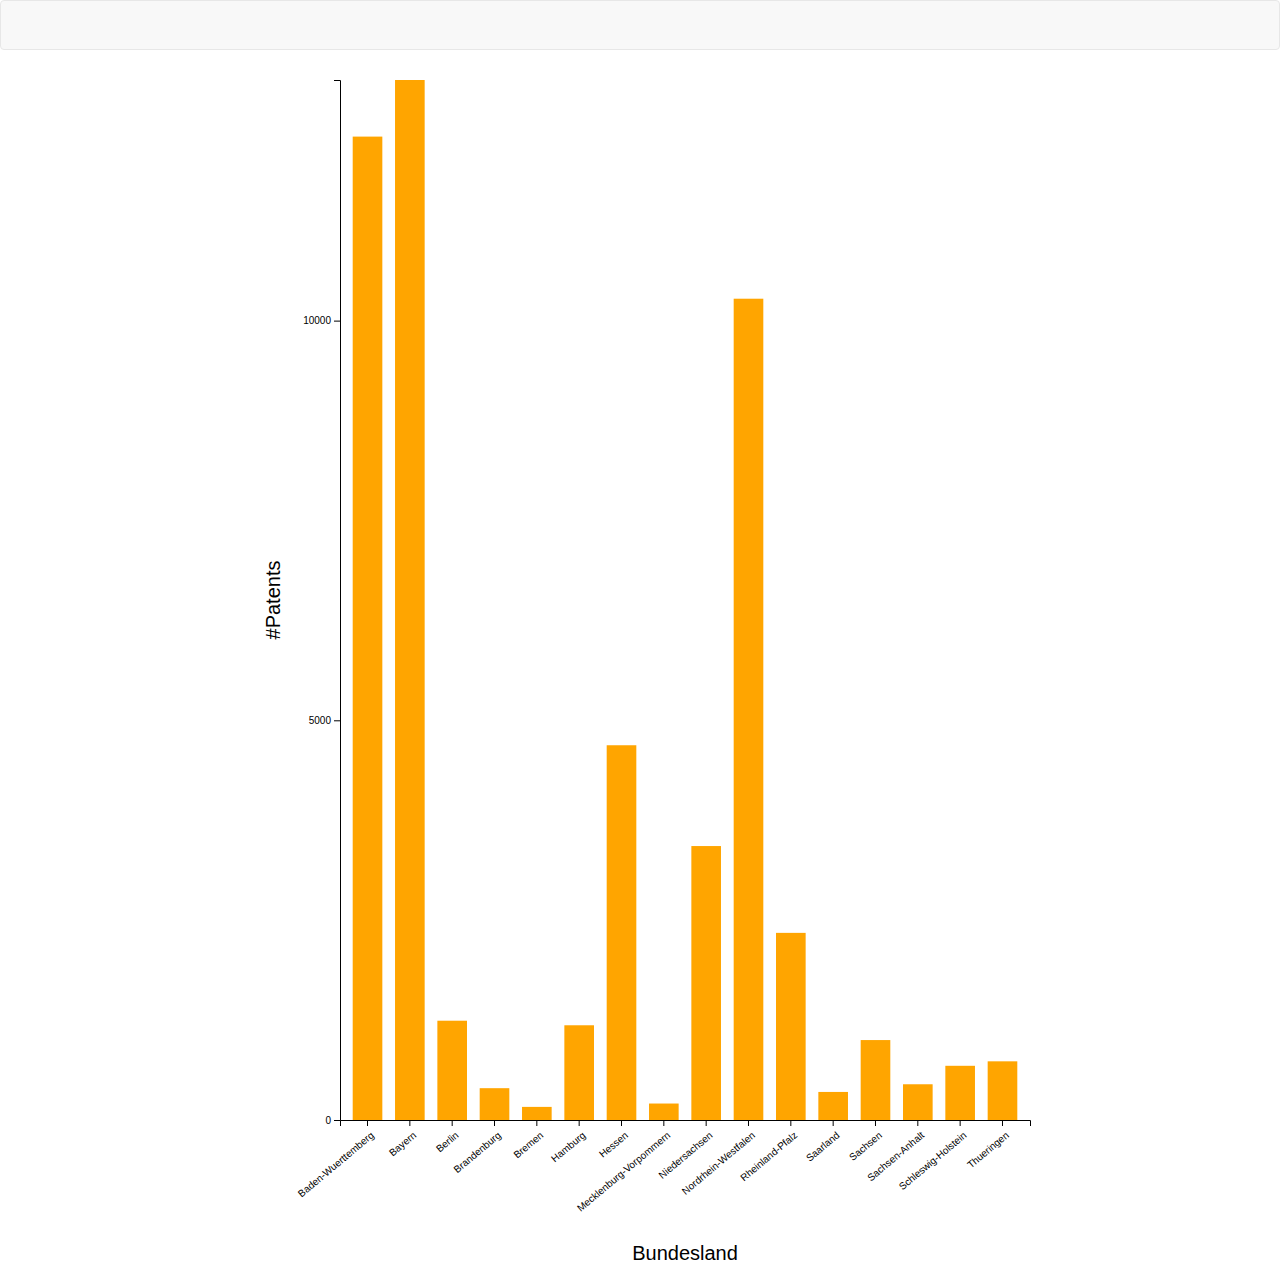
==== index.html @ a9b37581 "first commit" ====
<!doctype html>
<html>
<head>
    <meta charset="utf-8">
    <meta name="description" content="">

    <title>3.11 - Making a bar chart</title>

    <!-- Bootstrap Core CSS -->
    <link rel="stylesheet" href="css/bootstrap.min.css">
    <!-- Custom CSS -->
    <link rel="stylesheet" href="css/style.css">
</head>

<body>

    <nav class="navbar navbar-default"></nav>

    <!-- Bootstrap grid setup -->
    <div class="container">
        <div class="row">
            <div id="chart-area"></div>
        </div>
    </div>

    <!-- External JS Libraries -->
    <script src="js/jquery.min.js"></script>
    <script src="js/bootstrap.min.js"></script>
    <script src="js/d3.min.js"></script>
    <!-- Custom JS -->
    <script src="js/main.js"></script>

</body>
</html>
---- css/style.css ----
#chart-area svg {
    margin-left: auto;
    margin-right: auto;
    display: block;
}
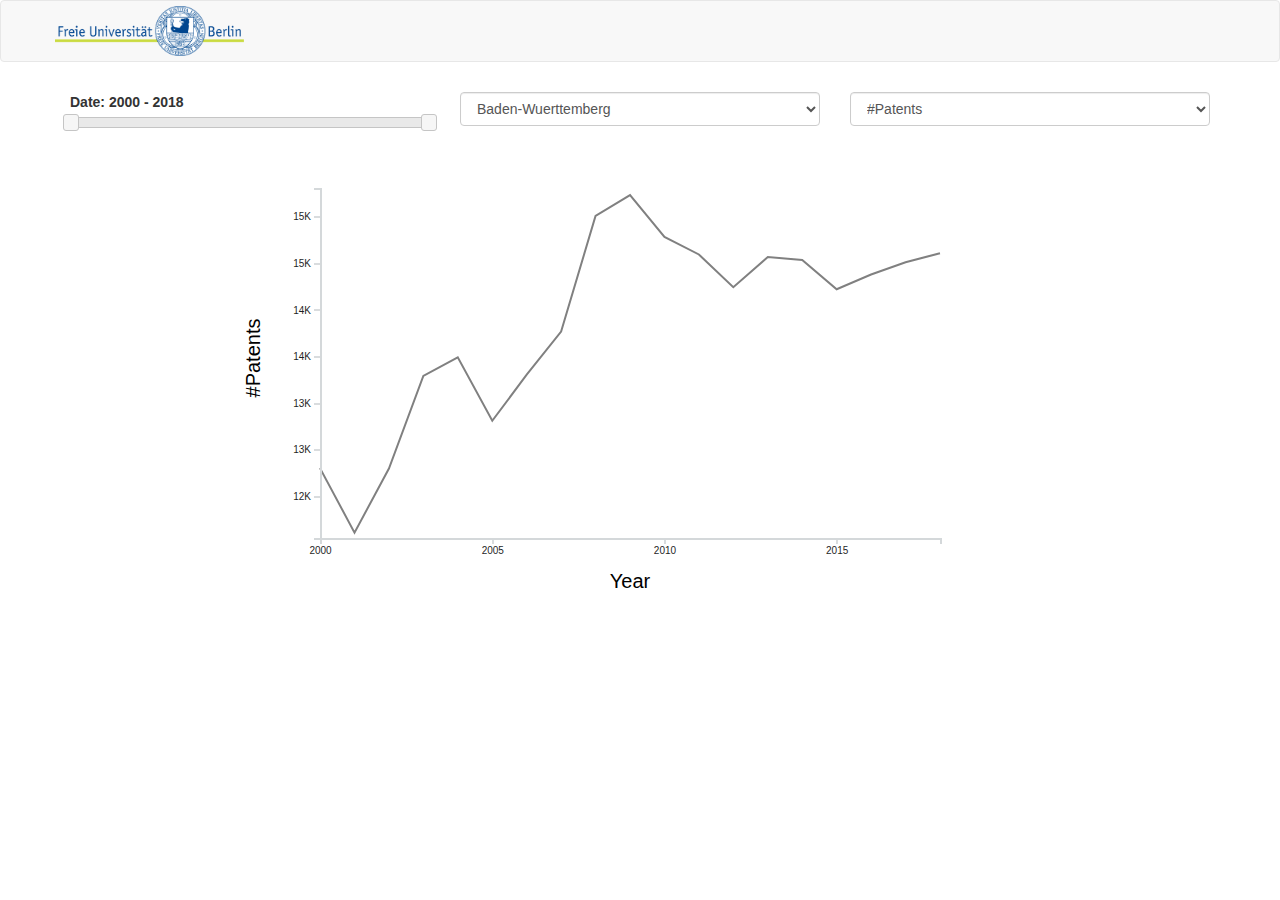
==== commit e218c639: "fu logo updated" ====
--- a/index.html
+++ b/index.html
@@ -1,36 +1,77 @@
 <!doctype html>
 <html>
-<head>
-    <meta charset="utf-8">
-    <meta name="description" content="">
+    <head>
+        <meta charset="utf-8">
+        <meta name="description" content="">
+        <title>CoinStats</title>
+        <!-- Bootstrap Core CSS -->
+        <link rel="stylesheet" href="css/bootstrap.min.css">
+        <!-- jQuery UI CSS -->
+        <link rel="stylesheet" href="css/jquery-ui.min.css">
+        <link rel="stylesheet" href="css/jquery-ui.structure.min.css">
+        <link rel="stylesheet" href="css/jquery-ui.theme.min.css">
+        <!-- Custom CSS -->
+        <link rel="stylesheet" href="css/style.css">
+    </head>
 
-    <title>3.11 - Making a bar chart</title>
+    <body>
+        <nav class="navbar navbar-default">
+            <div class="container">
+                <a class="navbar-brand" href="#"><img id="logo" src="img/2000px-Fub-logo.png"></a>      
+            </div>
+        </nav>
 
-    <!-- Bootstrap Core CSS -->
-    <link rel="stylesheet" href="css/bootstrap.min.css">
-    <!-- Custom CSS -->
-    <link rel="stylesheet" href="css/style.css">
-</head>
+        <!-- Bootstrap grid setup -->
+        <div class="container">
+            <div id="selections" class="row">
+                <div class="col-md-4">
+                    <div id="slider-div">
+                        <label>Date: <span id="dateLabel1">2000</span> - <span id="dateLabel2">2018</span></label>
+                        <div id="date-slider"></div>
+                    </div>
+                </div>
+                <div class="col-md-4">
+                    <select id="coin-select" class="form-control">
+                        <option selected value="Baden-Wuerttemberg">Baden-Wuerttemberg</option>
+                        <option value="Bayern">Bayern</option>
+						<option value="Berlin">Berlin</option>
+						<option value="Brandenburg">Brandenburg</option>
+						<option value="Bremen">Bremen</option>
+						<option value="Hamburg">Hamburg</option>
+						<option value="Hessen">Hessen</option>
+						<option value="Mecklenburg-Vorpommern">Mecklenburg-Vorpommern</option>
+						<option value="Niedersachsen">Niedersachsen</option>
+						<option value="Nordrhein-Westfalen">Nordrhein-Westfalen</option>
+						<option value="Rheinland-Pfalz">Rheinland-Pfalz</option>
+						<option value="Saarland">Saarland</option>
+						<option value="Sachsen">Sachsen</option>
+						<option value="Sachsen-Anhalt">Sachsen-Anhalt</option>
+						<option value="Schleswig-Holstein">Schleswig-Holstein</option>
+						<option value="Thueringen">Thueringen</option>
+                    </select>
+                </div>
+                <div class="col-md-4">
+                    <select id="var-select" class="form-control">
+                        <option selected value="patents">#Patents</option>
+                        <!--<option value="market_cap">Market capitalization</option>
+                        <option value="24h_vol">24 hour trading volume</option>-->
+                    </select>
+                </div>
+            </div>
+            <div class="row">
+                <div id="chart-area"></div>  
+            </div>
+        </div>
 
-<body>
-
-    <nav class="navbar navbar-default"></nav>
-
-    <!-- Bootstrap grid setup -->
-    <div class="container">
-        <div class="row">
-            <div id="chart-area"></div>
-        </div>
-    </div>
-
-    <!-- External JS Libraries -->
+    <!-- External JS libraries -->
     <script src="js/jquery.min.js"></script>
     <script src="js/bootstrap.min.js"></script>
+    <script src="js/jquery-ui.min.js"></script>
     <script src="js/d3.min.js"></script>
     <!-- Custom JS -->
     <script src="js/main.js"></script>
 
-</body>
+    </body>
 </html>
 
 
--- a/css/style.css
+++ b/css/style.css
@@ -1,5 +1,53 @@
 #chart-area svg {
-    margin-left: auto;
-    margin-right: auto;
-    display: block;
+  margin-left: auto;
+  margin-right: auto;
+  display: block;
 }
+
+#logo {
+  height:50px;
+}
+
+.navbar-brand {
+  height: 60px;
+  padding: 5px 0px;
+}
+
+.axis {
+  font: 10px sans-serif;
+}
+
+.axis path,
+.axis line {
+  fill: none;
+  stroke: #D4D8DA;
+  stroke-width: 2px;
+  shape-rendering: crispEdges;
+}
+
+.line {
+  fill: none;
+  stroke-width: 2px;
+}
+
+.overlay {
+  fill: none;
+  pointer-events: all;
+}
+
+.focus circle {
+  fill: #F1F3F3;
+  stroke: #777;
+  stroke-width: 3px;
+}
+  
+.hover-line {
+  stroke: #777;
+  stroke-width: 2px;
+  stroke-dasharray: 3,3;
+}
+
+#selections .col-md-4 {
+  padding-top: 10px;
+  padding-bottom: 10px;
+}
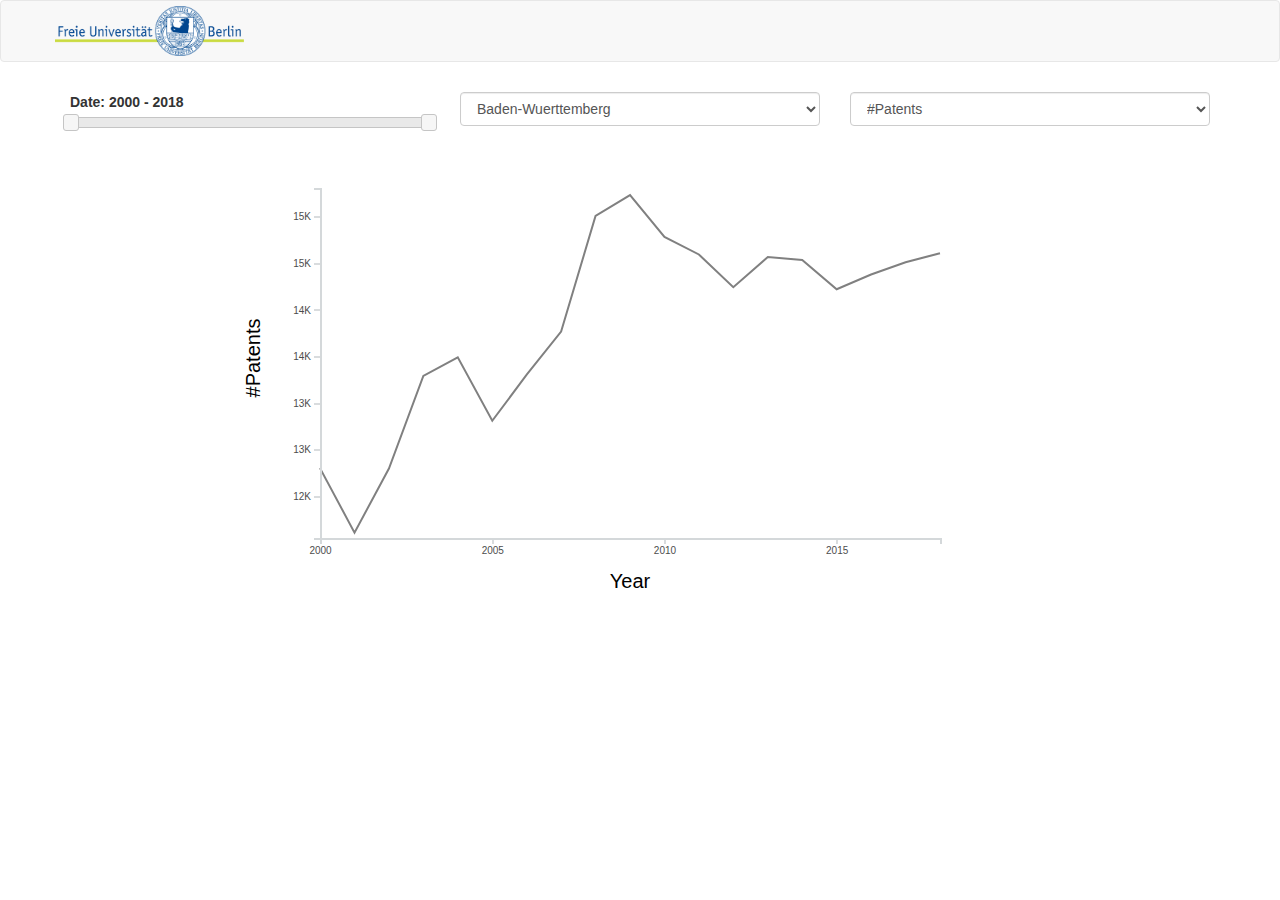
==== commit 773bcb6a: "add map and topics htmls and js" ====
--- a/index.html
+++ b/index.html
@@ -1,84 +1,81 @@
 <!doctype html>
 <html>
-    <head>
-        <meta charset="utf-8">
-        <meta name="description" content="">
-        <title>CoinStats</title>
-        <!-- Bootstrap Core CSS -->
-        <link rel="stylesheet" href="css/bootstrap.min.css">
-        <!-- jQuery UI CSS -->
-        <link rel="stylesheet" href="css/jquery-ui.min.css">
-        <link rel="stylesheet" href="css/jquery-ui.structure.min.css">
-        <link rel="stylesheet" href="css/jquery-ui.theme.min.css">
-        <!-- Custom CSS -->
-        <link rel="stylesheet" href="css/style.css">
-    </head>
 
-    <body>
-        <nav class="navbar navbar-default">
-            <div class="container">
-                <a class="navbar-brand" href="#"><img id="logo" src="img/2000px-Fub-logo.png"></a>      
-            </div>
-        </nav>
+<head>
+    <meta charset="utf-8">
+    <meta name="description" content="">
+    <title>CoinStats</title>
+    <!-- Bootstrap Core CSS -->
+    <link rel="stylesheet" href="css/bootstrap.min.css">
+    <!-- jQuery UI CSS -->
+    <link rel="stylesheet" href="css/jquery-ui.min.css">
+    <link rel="stylesheet" href="css/jquery-ui.structure.min.css">
+    <link rel="stylesheet" href="css/jquery-ui.theme.min.css">
+    <!-- Custom CSS -->
+    <link rel="stylesheet" href="css/style.css">
+    
+</head>
 
-        <!-- Bootstrap grid setup -->
+<body>
+    <nav class="navbar navbar-default">
         <div class="container">
-            <div id="selections" class="row">
-                <div class="col-md-4">
-                    <div id="slider-div">
-                        <label>Date: <span id="dateLabel1">2000</span> - <span id="dateLabel2">2018</span></label>
-                        <div id="date-slider"></div>
-                    </div>
-                </div>
-                <div class="col-md-4">
-                    <select id="coin-select" class="form-control">
-                        <option selected value="Baden-Wuerttemberg">Baden-Wuerttemberg</option>
-                        <option value="Bayern">Bayern</option>
-						<option value="Berlin">Berlin</option>
-						<option value="Brandenburg">Brandenburg</option>
-						<option value="Bremen">Bremen</option>
-						<option value="Hamburg">Hamburg</option>
-						<option value="Hessen">Hessen</option>
-						<option value="Mecklenburg-Vorpommern">Mecklenburg-Vorpommern</option>
-						<option value="Niedersachsen">Niedersachsen</option>
-						<option value="Nordrhein-Westfalen">Nordrhein-Westfalen</option>
-						<option value="Rheinland-Pfalz">Rheinland-Pfalz</option>
-						<option value="Saarland">Saarland</option>
-						<option value="Sachsen">Sachsen</option>
-						<option value="Sachsen-Anhalt">Sachsen-Anhalt</option>
-						<option value="Schleswig-Holstein">Schleswig-Holstein</option>
-						<option value="Thueringen">Thueringen</option>
-                    </select>
-                </div>
-                <div class="col-md-4">
-                    <select id="var-select" class="form-control">
-                        <option selected value="patents">#Patents</option>
-                        <!--<option value="market_cap">Market capitalization</option>
-                        <option value="24h_vol">24 hour trading volume</option>-->
-                    </select>
+            <a class="navbar-brand" href="#"><img id="logo" src="img/2000px-Fub-logo.png"></a>
+        </div>
+    </nav>
+
+    <!-- Bootstrap grid setup -->
+    <div class="container">
+        <div id="selections" class="row">
+            <div class="col-md-4">
+                <div id="slider-div">
+                    <label>Date: <span id="dateLabel1">2000</span> - <span id="dateLabel2">2018</span></label>
+                    <div id="date-slider"></div>
                 </div>
             </div>
-            <div class="row">
-                <div id="chart-area"></div>  
+            <div class="col-md-4">
+                <select id="coin-select" class="form-control">
+                    <option selected value="Baden-Wuerttemberg">Baden-Wuerttemberg</option>
+                    <option value="Bayern">Bayern</option>
+                    <option value="Berlin">Berlin</option>
+                    <option value="Brandenburg">Brandenburg</option>
+                    <option value="Bremen">Bremen</option>
+                    <option value="Hamburg">Hamburg</option>
+                    <option value="Hessen">Hessen</option>
+                    <option value="Mecklenburg-Vorpommern">Mecklenburg-Vorpommern</option>
+                    <option value="Niedersachsen">Niedersachsen</option>
+                    <option value="Nordrhein-Westfalen">Nordrhein-Westfalen</option>
+                    <option value="Rheinland-Pfalz">Rheinland-Pfalz</option>
+                    <option value="Saarland">Saarland</option>
+                    <option value="Sachsen">Sachsen</option>
+                    <option value="Sachsen-Anhalt">Sachsen-Anhalt</option>
+                    <option value="Schleswig-Holstein">Schleswig-Holstein</option>
+                    <option value="Thueringen">Thueringen</option>
+                </select>
+            </div>
+            <div class="col-md-4">
+                <select id="var-select" class="form-control">
+                    <option selected value="patents">#Patents</option>
+                    <!--<option value="market_cap">Market capitalization</option>
+                        <option value="24h_vol">24 hour trading volume</option>-->
+                </select>
             </div>
         </div>
+        <div class="row">
+            <div id="chart-area"></div>
+        </div>
+    </div>
+
+    <div id="topics-container">
+    </div>
 
     <!-- External JS libraries -->
     <script src="js/jquery.min.js"></script>
     <script src="js/bootstrap.min.js"></script>
     <script src="js/jquery-ui.min.js"></script>
-    <script src="js/d3.min.js"></script>
+    <script src="js/d3.js"></script>
     <!-- Custom JS -->
     <script src="js/main.js"></script>
+    <!-- <script src="js/topics.js"></script> -->
+</body>
 
-    </body>
 </html>
-
-
-
-
-
-
-
-
-
--- a/css/style.css
+++ b/css/style.css
@@ -51,3 +51,56 @@
   padding-top: 10px;
   padding-bottom: 10px;
 }
+
+div #wrapper {
+  margin: 0px auto;
+  width: 900px;
+  overflow: auto;
+}
+
+.circle:hover{
+  stroke: black;
+  stroke-width: 4px;
+}
+
+
+
+path:hover {
+	fill: #72716c
+}
+
+#tooltip {
+	position: absolute;
+	width: 200px;
+	height: auto;
+	padding: 10px;
+	background-color: #fff;
+	-webkit-border-radius: 10px;
+	-moz-border-radius: 10px;
+	border-radius: 10px;
+	-webkit-box-shadow: 4px 4px 10px rgba(0, 0, 0, .4);
+	-moz-box-shadow: 4px 4px 10px rgba(0, 0, 0, .4);
+	box-shadow: 4px 4px 10px rgba(0, 0, 0, .4);
+	pointer-events: none;
+	z-index: 3
+}
+
+#tooltip.hidden {
+	display: none
+}
+
+#tooltip p {
+	margin: 0;
+	font-family: sans-serif;
+	font-size: 16px;
+	line-height: 20px
+}
+
+.cells {
+  fill: #aaa;
+}
+
+.label {
+  text-anchor: start;
+  font: 24px sans-serif;
+}
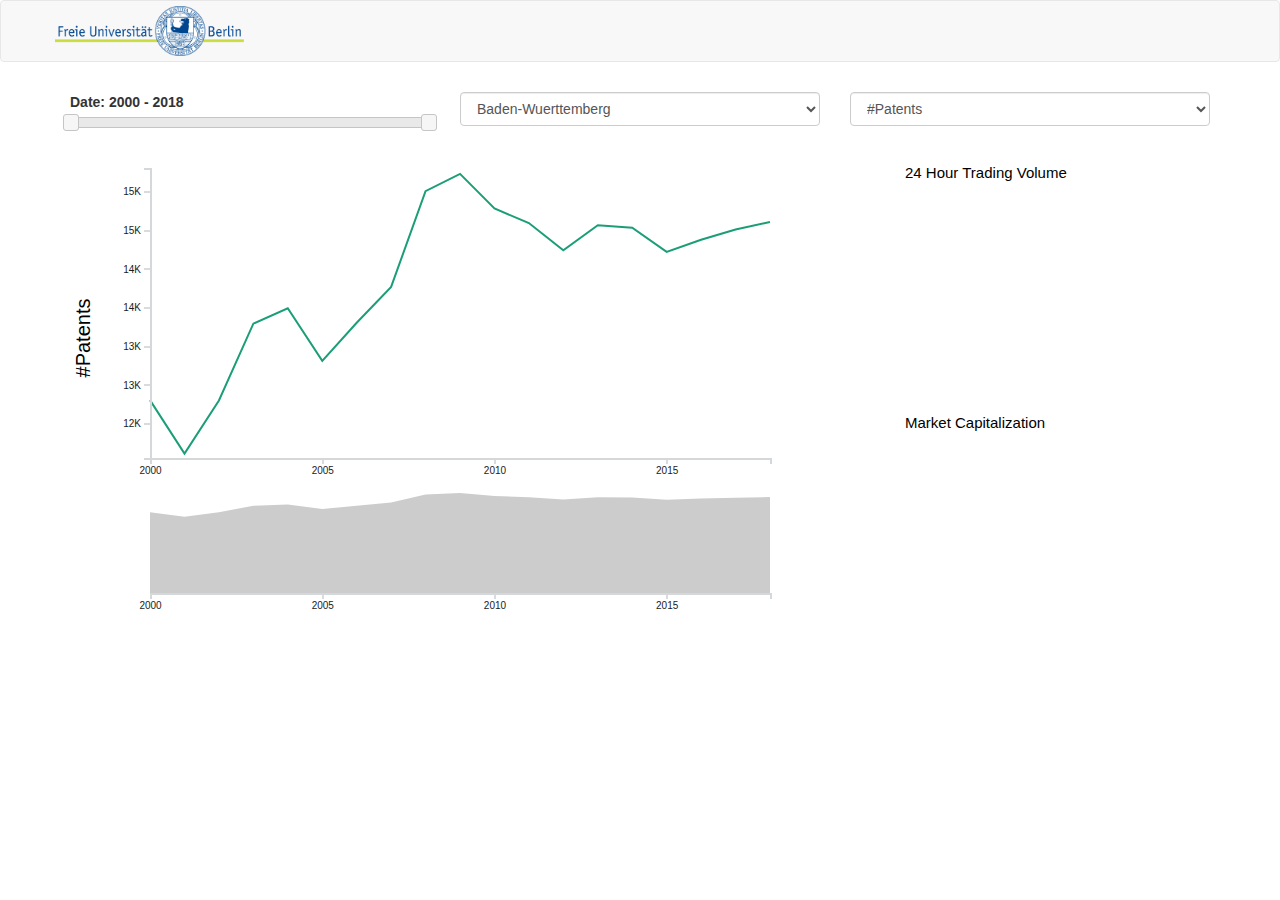
==== commit dd2e3d31: "map included" ====
--- a/index.html
+++ b/index.html
@@ -1,81 +1,96 @@
 <!doctype html>
 <html>
+    <head>
+        <meta charset="utf-8">
+        <meta name="description" content="">
+        <title>PatentStats</title>
+        <!-- Bootstrap Core CSS -->
+        <link rel="stylesheet" href="css/bootstrap.min.css">
+        <!-- jQuery UI CSS -->
+        <link rel="stylesheet" href="css/jquery-ui.min.css">
+        <link rel="stylesheet" href="css/jquery-ui.structure.min.css">
+        <link rel="stylesheet" href="css/jquery-ui.theme.min.css">
+        <!-- Custom CSS -->
+        <link rel="stylesheet" href="css/style.css">
+    </head>
 
-<head>
-    <meta charset="utf-8">
-    <meta name="description" content="">
-    <title>CoinStats</title>
-    <!-- Bootstrap Core CSS -->
-    <link rel="stylesheet" href="css/bootstrap.min.css">
-    <!-- jQuery UI CSS -->
-    <link rel="stylesheet" href="css/jquery-ui.min.css">
-    <link rel="stylesheet" href="css/jquery-ui.structure.min.css">
-    <link rel="stylesheet" href="css/jquery-ui.theme.min.css">
-    <!-- Custom CSS -->
-    <link rel="stylesheet" href="css/style.css">
-    
-</head>
-
-<body>
-    <nav class="navbar navbar-default">
-        <div class="container">
-            <a class="navbar-brand" href="#"><img id="logo" src="img/2000px-Fub-logo.png"></a>
-        </div>
-    </nav>
+    <body>
+        <nav class="navbar navbar-default">
+            <div class="container">
+                <a class="navbar-brand" href="#"><img id="logo" src="img/2000px-Fub-logo.png"></a>      
+            </div>
+        </nav>
 
     <!-- Bootstrap grid setup -->
     <div class="container">
-        <div id="selections" class="row">
-            <div class="col-md-4">
-                <div id="slider-div">
-                    <label>Date: <span id="dateLabel1">2000</span> - <span id="dateLabel2">2018</span></label>
-                    <div id="date-slider"></div>
+        <div class="row">
+            <div class="col-md-12">
+                <div id="selections" class="row">
+                    <div class="col-md-4">
+                        <div id="slider-div">
+                            <label>Date: <span id="dateLabel1">2000</span> - <span id="dateLabel2">2018</span></label>
+                            <div id="date-slider"></div>
+                        </div>
+                    </div>
+                    <div class="col-md-4">
+                        <select id="coin-select" class="form-control">
+							<option selected value="Baden-Wuerttemberg">Baden-Wuerttemberg</option>
+							<option value="Bayern">Bayern</option>
+							<option value="Berlin">Berlin</option>
+							<option value="Brandenburg">Brandenburg</option>
+							<option value="Bremen">Bremen</option>
+							<option value="Hamburg">Hamburg</option>
+							<option value="Hessen">Hessen</option>
+							<option value="Mecklenburg-Vorpommern">Mecklenburg-Vorpommern</option>
+							<option value="Niedersachsen">Niedersachsen</option>
+							<option value="Nordrhein-Westfalen">Nordrhein-Westfalen</option>
+							<option value="Rheinland-Pfalz">Rheinland-Pfalz</option>
+							<option value="Saarland">Saarland</option>
+							<option value="Sachsen">Sachsen</option>
+							<option value="Sachsen-Anhalt">Sachsen-Anhalt</option>
+							<option value="Schleswig-Holstein">Schleswig-Holstein</option>
+							<option value="Thueringen">Thueringen</option>
+                        </select>
+                    </div>
+                    <div class="col-md-4">
+                        <select id="var-select" class="form-control">
+                            <option selected value="patents">#Patents</option>
+                        </select>
+                    </div>
+                </div>
+                <div class="row">
+                    <div class="col-md-8">
+                        <div id="line-area"></div>
+                        <div id="timeline-area"></div>
+                    </div> 
+                    <div class="col-md-4">
+                        <div id="donut-area1"></div>
+                        <div id="donut-area2"></div>
+                    </div>
                 </div>
             </div>
-            <div class="col-md-4">
-                <select id="coin-select" class="form-control">
-                    <option selected value="Baden-Wuerttemberg">Baden-Wuerttemberg</option>
-                    <option value="Bayern">Bayern</option>
-                    <option value="Berlin">Berlin</option>
-                    <option value="Brandenburg">Brandenburg</option>
-                    <option value="Bremen">Bremen</option>
-                    <option value="Hamburg">Hamburg</option>
-                    <option value="Hessen">Hessen</option>
-                    <option value="Mecklenburg-Vorpommern">Mecklenburg-Vorpommern</option>
-                    <option value="Niedersachsen">Niedersachsen</option>
-                    <option value="Nordrhein-Westfalen">Nordrhein-Westfalen</option>
-                    <option value="Rheinland-Pfalz">Rheinland-Pfalz</option>
-                    <option value="Saarland">Saarland</option>
-                    <option value="Sachsen">Sachsen</option>
-                    <option value="Sachsen-Anhalt">Sachsen-Anhalt</option>
-                    <option value="Schleswig-Holstein">Schleswig-Holstein</option>
-                    <option value="Thueringen">Thueringen</option>
-                </select>
-            </div>
-            <div class="col-md-4">
-                <select id="var-select" class="form-control">
-                    <option selected value="patents">#Patents</option>
-                    <!--<option value="market_cap">Market capitalization</option>
-                        <option value="24h_vol">24 hour trading volume</option>-->
-                </select>
-            </div>
         </div>
-        <div class="row">
-            <div id="chart-area"></div>
-        </div>
-    </div>
-
-    <div id="topics-container">
     </div>
 
     <!-- External JS libraries -->
     <script src="js/jquery.min.js"></script>
     <script src="js/bootstrap.min.js"></script>
     <script src="js/jquery-ui.min.js"></script>
-    <script src="js/d3.js"></script>
+    <script src="js/d3.min.js"></script>
     <!-- Custom JS -->
+    <script src="js/lineChart.js"></script>
+    <script src="js/donutChart.js"></script>
+    <script src="js/timeline.js"></script>
     <script src="js/main.js"></script>
-    <!-- <script src="js/topics.js"></script> -->
-</body>
 
+    </body>
 </html>
+
+
+
+
+
+
+
+
+
--- a/css/style.css
+++ b/css/style.css
@@ -1,4 +1,4 @@
-#chart-area svg {
+#donut-area1 svg, #donut-area2 svg {
   margin-left: auto;
   margin-right: auto;
   display: block;
@@ -51,56 +51,3 @@
   padding-top: 10px;
   padding-bottom: 10px;
 }
-
-div #wrapper {
-  margin: 0px auto;
-  width: 900px;
-  overflow: auto;
-}
-
-.circle:hover{
-  stroke: black;
-  stroke-width: 4px;
-}
-
-
-
-path:hover {
-	fill: #72716c
-}
-
-#tooltip {
-	position: absolute;
-	width: 200px;
-	height: auto;
-	padding: 10px;
-	background-color: #fff;
-	-webkit-border-radius: 10px;
-	-moz-border-radius: 10px;
-	border-radius: 10px;
-	-webkit-box-shadow: 4px 4px 10px rgba(0, 0, 0, .4);
-	-moz-box-shadow: 4px 4px 10px rgba(0, 0, 0, .4);
-	box-shadow: 4px 4px 10px rgba(0, 0, 0, .4);
-	pointer-events: none;
-	z-index: 3
-}
-
-#tooltip.hidden {
-	display: none
-}
-
-#tooltip p {
-	margin: 0;
-	font-family: sans-serif;
-	font-size: 16px;
-	line-height: 20px
-}
-
-.cells {
-  fill: #aaa;
-}
-
-.label {
-  text-anchor: start;
-  font: 24px sans-serif;
-}
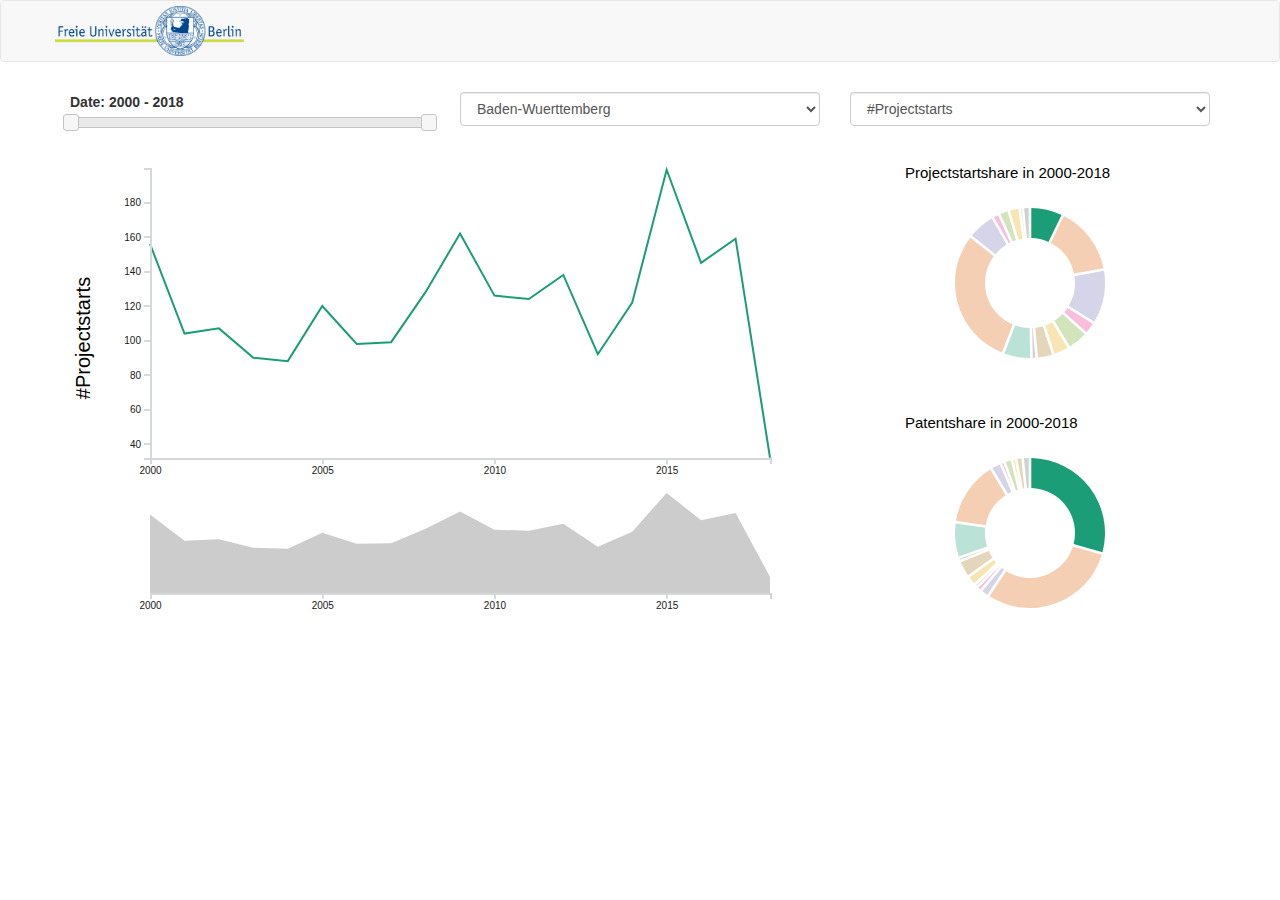
==== commit 0aefbd70: "GEPRIS-Dashboard-Version1.0" ====
--- a/index.html
+++ b/index.html
@@ -3,7 +3,7 @@
     <head>
         <meta charset="utf-8">
         <meta name="description" content="">
-        <title>PatentStats</title>
+        <title>Projectstarts and Patents</title>
         <!-- Bootstrap Core CSS -->
         <link rel="stylesheet" href="css/bootstrap.min.css">
         <!-- jQuery UI CSS -->
@@ -54,7 +54,8 @@
                     </div>
                     <div class="col-md-4">
                         <select id="var-select" class="form-control">
-                            <option selected value="patents">#Patents</option>
+							<option selected value="projectstarts">#Projectstarts</option>
+							<option value="patents">#Patents</option>
                         </select>
                     </div>
                 </div>
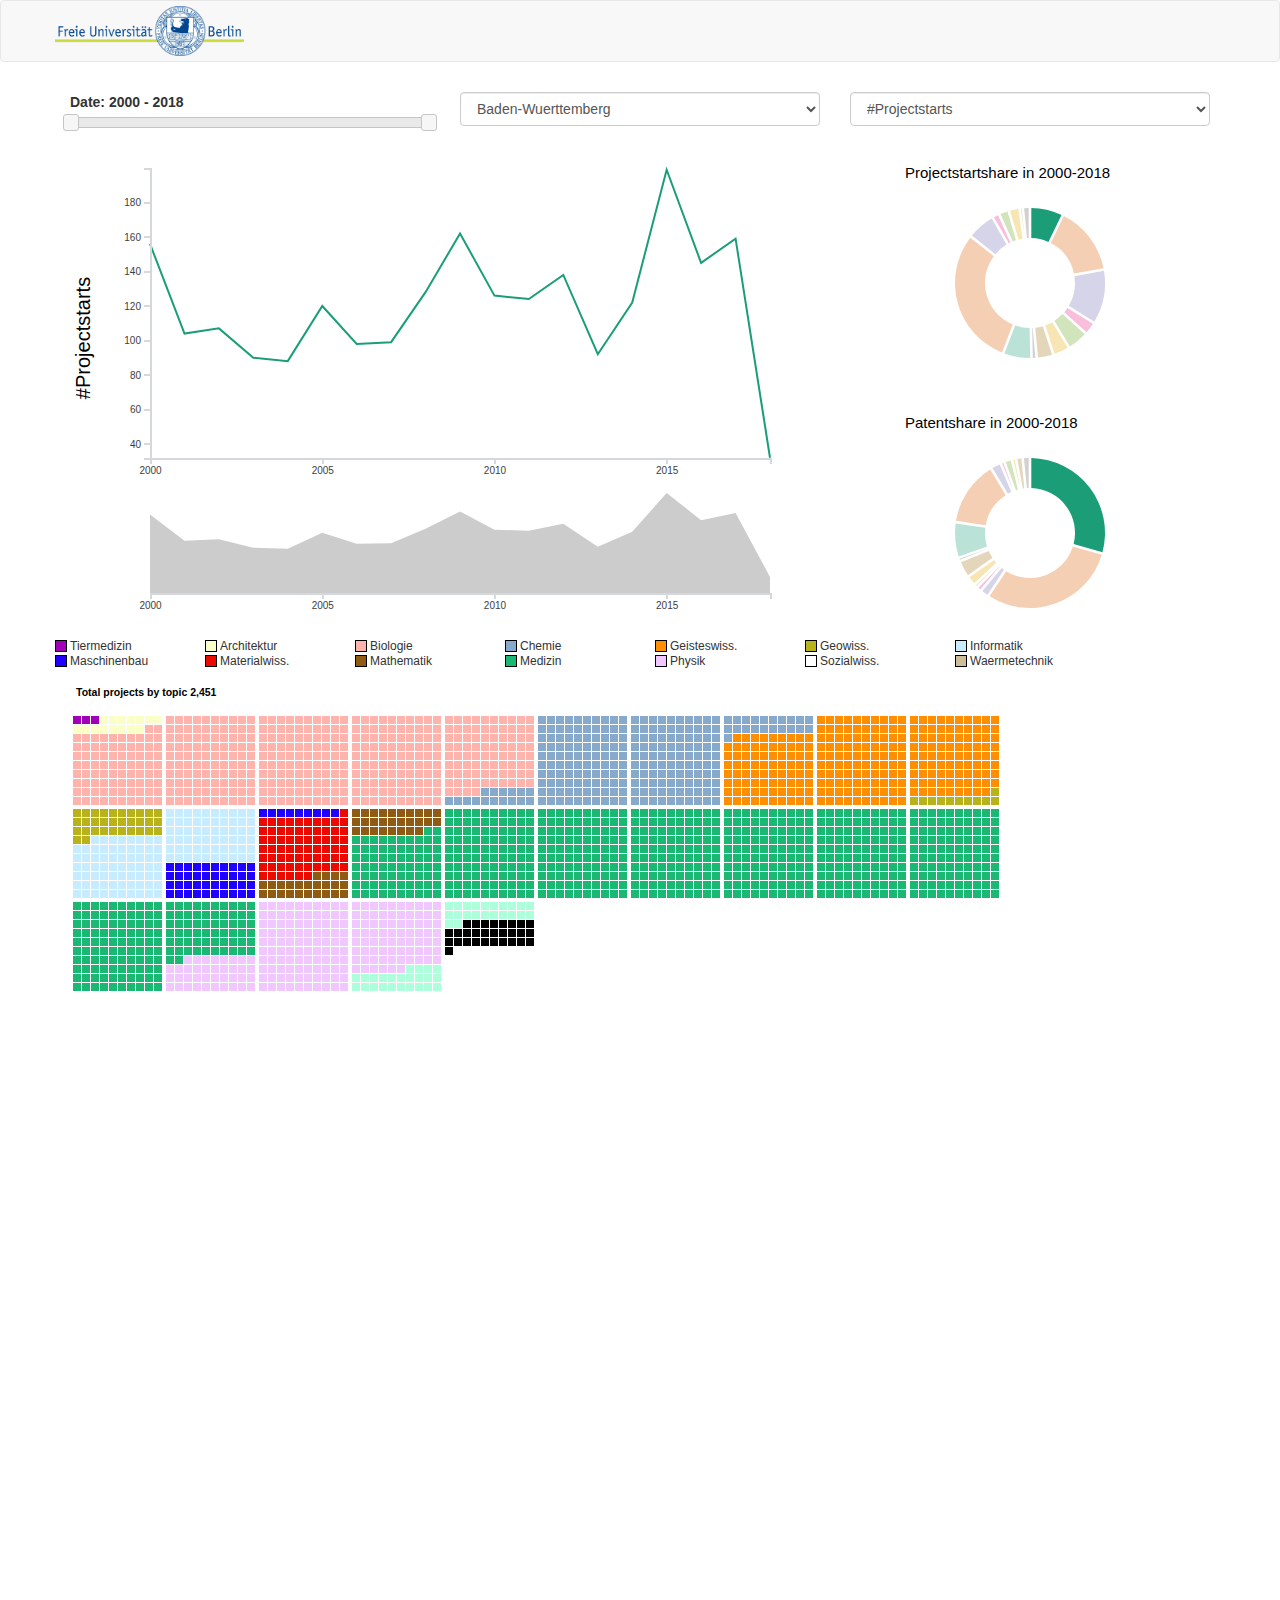
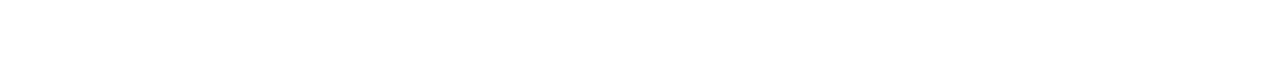
==== commit 5d6446c6: "add project count by topic and state" ====
--- a/index.html
+++ b/index.html
@@ -1,25 +1,26 @@
 <!doctype html>
 <html>
-    <head>
-        <meta charset="utf-8">
-        <meta name="description" content="">
-        <title>Projectstarts and Patents</title>
-        <!-- Bootstrap Core CSS -->
-        <link rel="stylesheet" href="css/bootstrap.min.css">
-        <!-- jQuery UI CSS -->
-        <link rel="stylesheet" href="css/jquery-ui.min.css">
-        <link rel="stylesheet" href="css/jquery-ui.structure.min.css">
-        <link rel="stylesheet" href="css/jquery-ui.theme.min.css">
-        <!-- Custom CSS -->
-        <link rel="stylesheet" href="css/style.css">
-    </head>
 
-    <body>
-        <nav class="navbar navbar-default">
-            <div class="container">
-                <a class="navbar-brand" href="#"><img id="logo" src="img/2000px-Fub-logo.png"></a>      
-            </div>
-        </nav>
+<head>
+    <meta charset="utf-8">
+    <meta name="description" content="">
+    <title>Projectstarts and Patents</title>
+    <!-- Bootstrap Core CSS -->
+    <link rel="stylesheet" href="css/bootstrap.min.css">
+    <!-- jQuery UI CSS -->
+    <link rel="stylesheet" href="css/jquery-ui.min.css">
+    <link rel="stylesheet" href="css/jquery-ui.structure.min.css">
+    <link rel="stylesheet" href="css/jquery-ui.theme.min.css">
+    <!-- Custom CSS -->
+    <link rel="stylesheet" href="css/style.css">
+</head>
+
+<body>
+    <nav class="navbar navbar-default">
+        <div class="container">
+            <a class="navbar-brand" href="#"><img id="logo" src="img/2000px-Fub-logo.png"></a>
+        </div>
+    </nav>
 
     <!-- Bootstrap grid setup -->
     <div class="container">
@@ -34,28 +35,28 @@
                     </div>
                     <div class="col-md-4">
                         <select id="coin-select" class="form-control">
-							<option selected value="Baden-Wuerttemberg">Baden-Wuerttemberg</option>
-							<option value="Bayern">Bayern</option>
-							<option value="Berlin">Berlin</option>
-							<option value="Brandenburg">Brandenburg</option>
-							<option value="Bremen">Bremen</option>
-							<option value="Hamburg">Hamburg</option>
-							<option value="Hessen">Hessen</option>
-							<option value="Mecklenburg-Vorpommern">Mecklenburg-Vorpommern</option>
-							<option value="Niedersachsen">Niedersachsen</option>
-							<option value="Nordrhein-Westfalen">Nordrhein-Westfalen</option>
-							<option value="Rheinland-Pfalz">Rheinland-Pfalz</option>
-							<option value="Saarland">Saarland</option>
-							<option value="Sachsen">Sachsen</option>
-							<option value="Sachsen-Anhalt">Sachsen-Anhalt</option>
-							<option value="Schleswig-Holstein">Schleswig-Holstein</option>
-							<option value="Thueringen">Thueringen</option>
+                            <option selected value="Baden-Wuerttemberg">Baden-Wuerttemberg</option>
+                            <option value="Bayern">Bayern</option>
+                            <option value="Berlin">Berlin</option>
+                            <option value="Brandenburg">Brandenburg</option>
+                            <option value="Bremen">Bremen</option>
+                            <option value="Hamburg">Hamburg</option>
+                            <option value="Hessen">Hessen</option>
+                            <option value="Mecklenburg-Vorpommern">Mecklenburg-Vorpommern</option>
+                            <option value="Niedersachsen">Niedersachsen</option>
+                            <option value="Nordrhein-Westfalen">Nordrhein-Westfalen</option>
+                            <option value="Rheinland-Pfalz">Rheinland-Pfalz</option>
+                            <option value="Saarland">Saarland</option>
+                            <option value="Sachsen">Sachsen</option>
+                            <option value="Sachsen-Anhalt">Sachsen-Anhalt</option>
+                            <option value="Schleswig-Holstein">Schleswig-Holstein</option>
+                            <option value="Thueringen">Thueringen</option>
                         </select>
                     </div>
                     <div class="col-md-4">
                         <select id="var-select" class="form-control">
-							<option selected value="projectstarts">#Projectstarts</option>
-							<option value="patents">#Patents</option>
+                            <option selected value="projectstarts">#Projectstarts</option>
+                            <option value="patents">#Patents</option>
                         </select>
                     </div>
                 </div>
@@ -63,7 +64,7 @@
                     <div class="col-md-8">
                         <div id="line-area"></div>
                         <div id="timeline-area"></div>
-                    </div> 
+                    </div>
                     <div class="col-md-4">
                         <div id="donut-area1"></div>
                         <div id="donut-area2"></div>
@@ -71,27 +72,81 @@
                 </div>
             </div>
         </div>
+        <div class="row" id="legend">
+            <div class="legendwrap">
+                <div class='box tiermedizin'></div>
+                Tiermedizin
+            </div>
+            <div class="legendwrap">
+                <div class='box architektur'></div>
+                Architektur
+            </div>
+            <div class="legendwrap">
+                <div class='box biologie'></div>
+                Biologie
+            </div>
+            <div class="legendwrap">
+                <div class='box chemie'></div>
+                Chemie
+            </div>
+            <div class="legendwrap"> 
+                <div class='box geisteswissenschaften'></div>
+                Geisteswiss.
+            </div>
+            <div class="legendwrap">
+                <div class='box geowissenschaften'></div>
+                Geowiss.
+            </div>
+            <div class="legendwrap">
+                <div class='box informatik'></div>
+                Informatik
+            </div>
+            <div class="legendwrap">
+                <div class='box maschinenbau'></div>
+                Maschinenbau
+            </div>
+            <div class="legendwrap">
+                <div class='box materialwissenschaft'></div>
+                Materialwiss.
+            </div>
+            <div class="legendwrap">
+                <div class='box mathematik'></div>
+                Mathematik
+            </div>
+            <div class="legendwrap">
+                <div class='box medizin'></div>
+                Medizin
+            </div>
+            <div class="legendwrap">
+                <div class='box physik'></div>
+                Physik
+            </div>
+            <div class="legendwrap">
+                <div class='box sozialwissenschaften'></div>
+                Sozialwiss.
+            </div>
+            <div class="legendwrap">
+                <div class='box waermetechnik'></div>
+                Waermetechnik
+            </div>
+        </div>
+        <div class="row" id="topics">
+
+        </div>
     </div>
 
     <!-- External JS libraries -->
     <script src="js/jquery.min.js"></script>
     <script src="js/bootstrap.min.js"></script>
     <script src="js/jquery-ui.min.js"></script>
-    <script src="js/d3.min.js"></script>
+    <script src="js/d3.js"></script>
     <!-- Custom JS -->
     <script src="js/lineChart.js"></script>
     <script src="js/donutChart.js"></script>
     <script src="js/timeline.js"></script>
     <script src="js/main.js"></script>
+    <script src="js/topics.js"></script>
 
-    </body>
+</body>
+
 </html>
-
-
-
-
-
-
-
-
-
--- a/css/style.css
+++ b/css/style.css
@@ -51,3 +51,84 @@
   padding-top: 10px;
   padding-bottom: 10px;
 }
+
+#topics svg label {
+  font-size: 20px;
+}
+
+#legend {
+  font-size: 12px;
+  overflow: hidden;
+}
+
+.legendwrap {
+  float: left;
+  width: 150px;
+  height: 15px;
+}
+
+.box {
+  float: left;
+  height: 12px;
+  width: 12px;
+  margin-top: 2px;
+  margin-right: 3px;
+  border: 1px solid black;
+  clear: both;
+}
+
+.tiermedizin {
+  background-color: #A200B8;
+}
+
+.architektur {
+  background-color: #F9FFC7;
+}
+
+.biologie {
+  background-color: #FFB3AD;
+}
+
+.chemie {
+  background-color: #87A9CC;
+}
+
+.geisteswissenschaften {
+  background-color: #FF8E00;
+}
+
+.geowissenschaften {
+  background-color: #B8B31A;
+}
+
+.informatik {
+  background-color: #C7EBFF;
+}
+
+.maschinenbau {
+  background-color: #2000FF;
+}
+
+.materialwissenschaft {
+  background-color: #EB0A00;
+}
+
+.mathematik {
+  background-color: #8F5A12;
+}
+
+.medizin {
+  background-color: #1AB873;
+}
+
+.physik {
+  background-color: #F0C7FF;
+}
+
+.sozialenswissenschaften {
+  background-color: #ADFFDB;
+}
+
+.waermetechnik {
+  background-color: #CDBD9B;
+}
